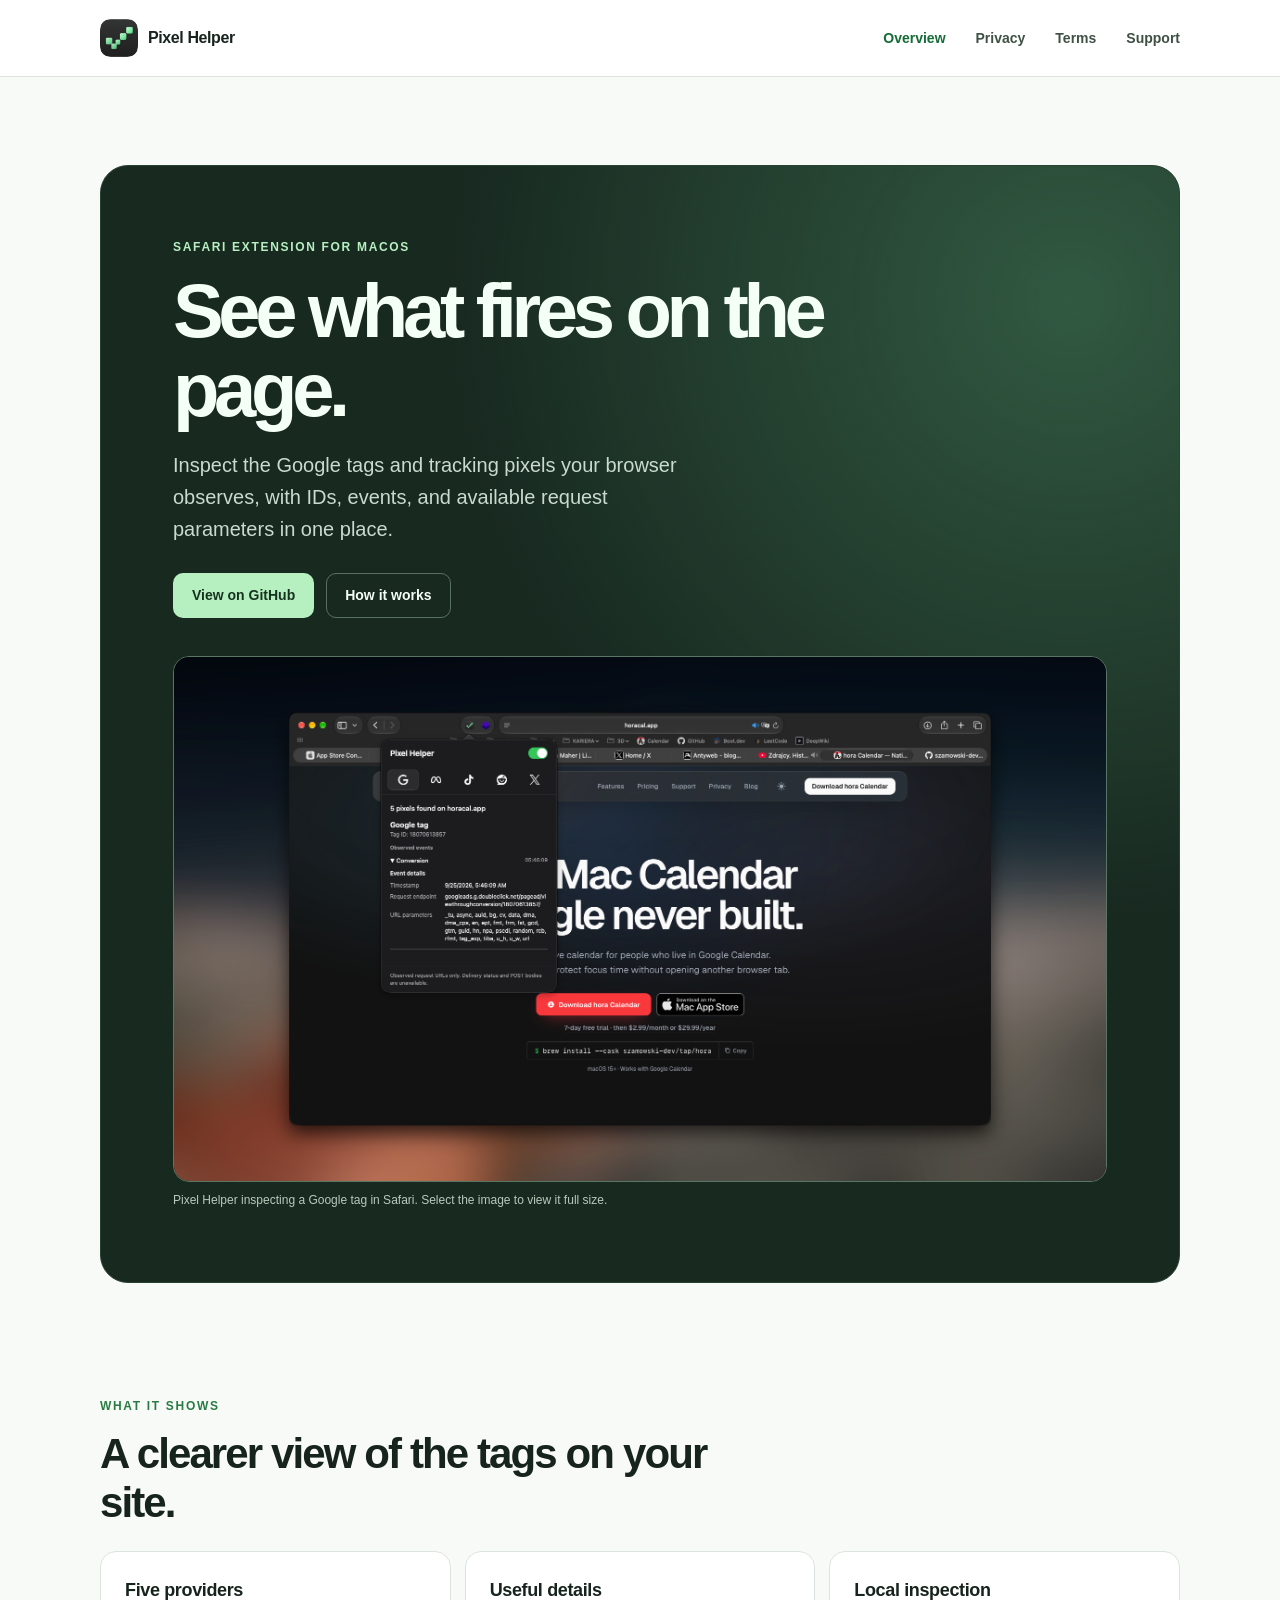
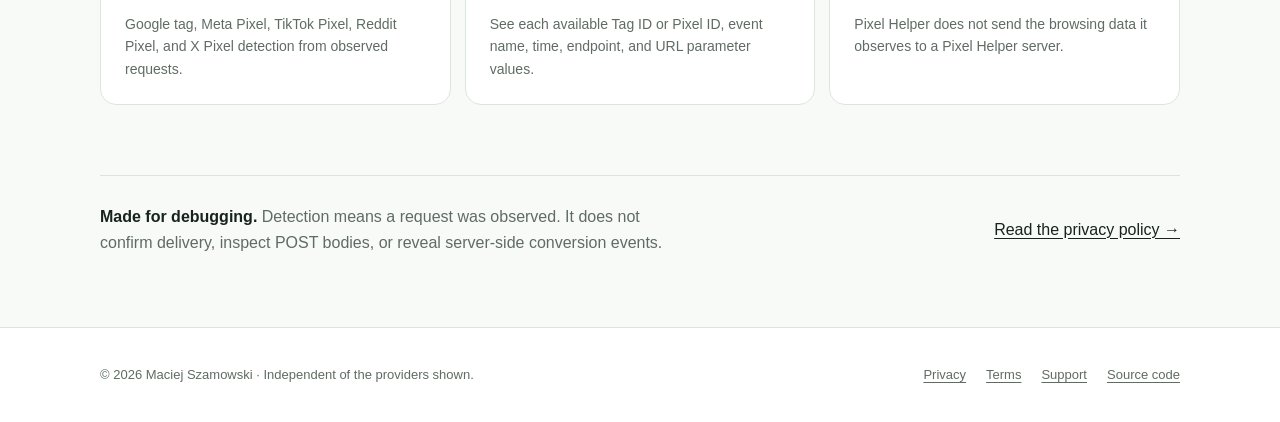
==== docs/index.html @ 7475ccb9 "Add Pixel Helper website and policies" ====
<!doctype html>
<html lang="en">
<head>
  <meta charset="utf-8">
  <meta name="viewport" content="width=device-width, initial-scale=1">
  <meta name="description" content="Pixel Helper is a Safari extension for Mac that shows Google tags and Meta, TikTok, Reddit, and X pixels observed on the current page.">
  <title>Pixel Helper for Safari</title>
  <link rel="icon" href="icon.png" type="image/png">
  <link rel="stylesheet" href="styles.css">
</head>
<body>
  <header class="site-header"><div class="wrap">
    <a class="brand" href="./" aria-label="Pixel Helper home"><img src="icon.png" alt="">Pixel Helper</a>
    <nav class="site-nav" aria-label="Main navigation"><a href="./" aria-current="page">Overview</a><a href="privacy.html">Privacy</a><a href="terms.html">Terms</a><a href="support.html">Support</a></nav>
  </div></header>
  <main>
    <section class="hero wrap"><div class="hero-panel">
      <div>
        <p class="eyebrow">Safari extension for macOS</p>
        <h1>See what fires on the page.</h1>
        <p>Inspect the Google tags and tracking pixels your browser observes, with IDs, events, and available request parameters in one place.</p>
        <div class="actions"><a class="button" href="https://github.com/szamowski-dev/pixel-helper">View on GitHub</a><a class="button secondary" href="support.html">How it works</a></div>
      </div>
      <figure class="product-shot"><a href="pixel-helper-safari.png" aria-label="Open full-size Pixel Helper screenshot"><img src="pixel-helper-safari.png" width="2010" height="1131" alt="Pixel Helper in Safari showing a Google tag, its Tag ID, and conversion request details on horacal.app"></a><figcaption>Pixel Helper inspecting a Google tag in Safari. Select the image to view it full size.</figcaption></figure>
    </div></section>
    <section class="section wrap" aria-labelledby="features-title">
      <p class="eyebrow">What it shows</p><h2 class="section-heading" id="features-title">A clearer view of the tags on your site.</h2>
      <div class="cards">
        <div class="card"><h3>Five providers</h3><p>Google tag, Meta Pixel, TikTok Pixel, Reddit Pixel, and X Pixel detection from observed requests.</p></div>
        <div class="card"><h3>Useful details</h3><p>See each available Tag ID or Pixel ID, event name, time, endpoint, and URL parameter values.</p></div>
        <div class="card"><h3>Local inspection</h3><p>Pixel Helper does not send the browsing data it observes to a Pixel Helper server.</p></div>
      </div>
    </section>
    <section class="wrap strip"><p><strong>Made for debugging.</strong> Detection means a request was observed. It does not confirm delivery, inspect POST bodies, or reveal server-side conversion events.</p><a href="privacy.html">Read the privacy policy →</a></section>
  </main>
  <footer class="site-footer"><div class="wrap"><span>© 2026 Maciej Szamowski · Independent of the providers shown.</span><nav class="footer-links" aria-label="Footer"><a href="privacy.html">Privacy</a><a href="terms.html">Terms</a><a href="support.html">Support</a><a href="https://github.com/szamowski-dev/pixel-helper">Source code</a></nav></div></footer>
</body>
</html>
---- docs/styles.css ----
:root {
  color-scheme: light;
  --ink: #17231d;
  --muted: #5f6c63;
  --line: #dce5dc;
  --paper: #f8faf7;
  --mint: #b6f0c1;
  font: 16px/1.6 -apple-system, BlinkMacSystemFont, "Segoe UI", sans-serif;
}

* { box-sizing: border-box; }
html { scroll-behavior: smooth; }
body { margin: 0; background: var(--paper); color: var(--ink); }
a { color: inherit; text-underline-offset: 3px; }
a:focus-visible { outline: 3px solid #39975d; outline-offset: 4px; border-radius: 3px; }
.wrap { width: min(1080px, calc(100% - 40px)); margin-inline: auto; }
.site-header { border-bottom: 1px solid var(--line); background: #fff; }
.site-header .wrap { display: flex; align-items: center; justify-content: space-between; gap: 24px; min-height: 76px; }
.brand { display: inline-flex; align-items: center; gap: 10px; color: var(--ink); font-weight: 750; letter-spacing: -.025em; text-decoration: none; white-space: nowrap; }
.brand img { width: 38px; height: 38px; border-radius: 10px; }
.site-nav { display: flex; gap: clamp(14px, 3vw, 30px); align-items: center; flex-wrap: wrap; }
.site-nav a { color: #3f5145; font-size: 14px; font-weight: 600; text-decoration: none; }
.site-nav a:hover, .site-nav a[aria-current="page"] { color: #156c37; }
.hero { padding-block: clamp(44px, 8vw, 88px); }
.hero-panel { overflow: hidden; border: 1px solid #294333; border-radius: 28px; background: radial-gradient(circle at 90% 12%, #315941, transparent 45%), #182920; color: #f4fff5; padding: clamp(30px, 6vw, 72px); }
.eyebrow { margin: 0 0 14px; color: #287b45; font-size: 12px; font-weight: 800; letter-spacing: .14em; text-transform: uppercase; }
.hero .eyebrow { color: var(--mint); }
h1, h2, h3, p { margin-top: 0; }
h1 { max-width: 680px; margin-bottom: 20px; font-size: clamp(44px, 7vw, 76px); font-weight: 760; letter-spacing: -.07em; line-height: 1.04; }
.hero p:not(.eyebrow) { max-width: 525px; color: #c9dbce; font-size: clamp(17px, 2vw, 20px); }
.actions { display: flex; flex-wrap: wrap; gap: 12px; margin-top: 28px; }
.button { display: inline-flex; align-items: center; justify-content: center; min-height: 44px; border: 1px solid transparent; border-radius: 10px; padding: 10px 18px; background: var(--mint); color: #17321f; font-size: 14px; font-weight: 750; text-decoration: none; }
.button:hover { background: #d2fbd9; }
.button.secondary { border-color: #587161; background: transparent; color: #f4fff5; }
.button.secondary:hover { background: #2d4635; }
.product-shot { margin: 38px 0 0; }
.product-shot a { display: block; border: 1px solid #5b7564; border-radius: 16px; overflow: hidden; }
.product-shot img { display: block; width: 100%; height: auto; }
.product-shot figcaption { margin-top: 9px; color: #b8cabb; font-size: 12px; }
.section { padding-block: 26px 70px; }
.section-heading { max-width: 680px; margin-bottom: 24px; font-size: clamp(28px, 4vw, 42px); letter-spacing: -.045em; line-height: 1.15; }
.cards { display: grid; grid-template-columns: repeat(3, 1fr); gap: 14px; }
.card { border: 1px solid var(--line); border-radius: 16px; background: #fff; padding: 24px; }
.card h3 { margin-bottom: 8px; font-size: 18px; letter-spacing: -.02em; }
.card p { margin-bottom: 0; color: var(--muted); font-size: 14px; }
.strip { display: flex; align-items: center; justify-content: space-between; gap: 28px; border-top: 1px solid var(--line); padding-block: 28px 72px; }
.strip p { max-width: 590px; margin: 0; color: var(--muted); }
.strip strong { color: var(--ink); }
.document { max-width: 760px; margin: 0 auto; padding: 58px 0 96px; }
.document h1 { margin-bottom: 12px; font-size: clamp(40px, 6vw, 58px); }
.document .lead { color: var(--muted); font-size: 18px; }
.document .updated { color: var(--muted); font-size: 13px; }
.document section { border-top: 1px solid var(--line); margin-top: 30px; padding-top: 26px; }
.document h2 { margin-bottom: 12px; font-size: 23px; letter-spacing: -.03em; }
.document p, .document li { color: #36483b; }
.document ul, .document ol { padding-left: 22px; }
.document li + li { margin-top: 8px; }
.callout { border-left: 4px solid #64bd7a; border-radius: 0 8px 8px 0; background: #ebf6ed; padding: 14px 18px; }
.site-footer { border-top: 1px solid var(--line); background: #fff; }
.site-footer .wrap { display: flex; align-items: center; justify-content: space-between; flex-wrap: wrap; gap: 12px 24px; min-height: 94px; padding-block: 20px; color: var(--muted); font-size: 13px; }
.footer-links { display: flex; flex-wrap: wrap; gap: 10px 20px; }
@media (max-width: 760px) {
  .cards { grid-template-columns: 1fr; }
  .strip { align-items: flex-start; flex-direction: column; }
}
@media (max-width: 520px) {
  .site-header .wrap { align-items: flex-start; flex-direction: column; justify-content: center; gap: 8px; padding-block: 12px; }
  .site-nav { gap: 8px 16px; }
  .document { padding-top: 40px; }
}
@media (prefers-reduced-motion: reduce) { html { scroll-behavior: auto; } }
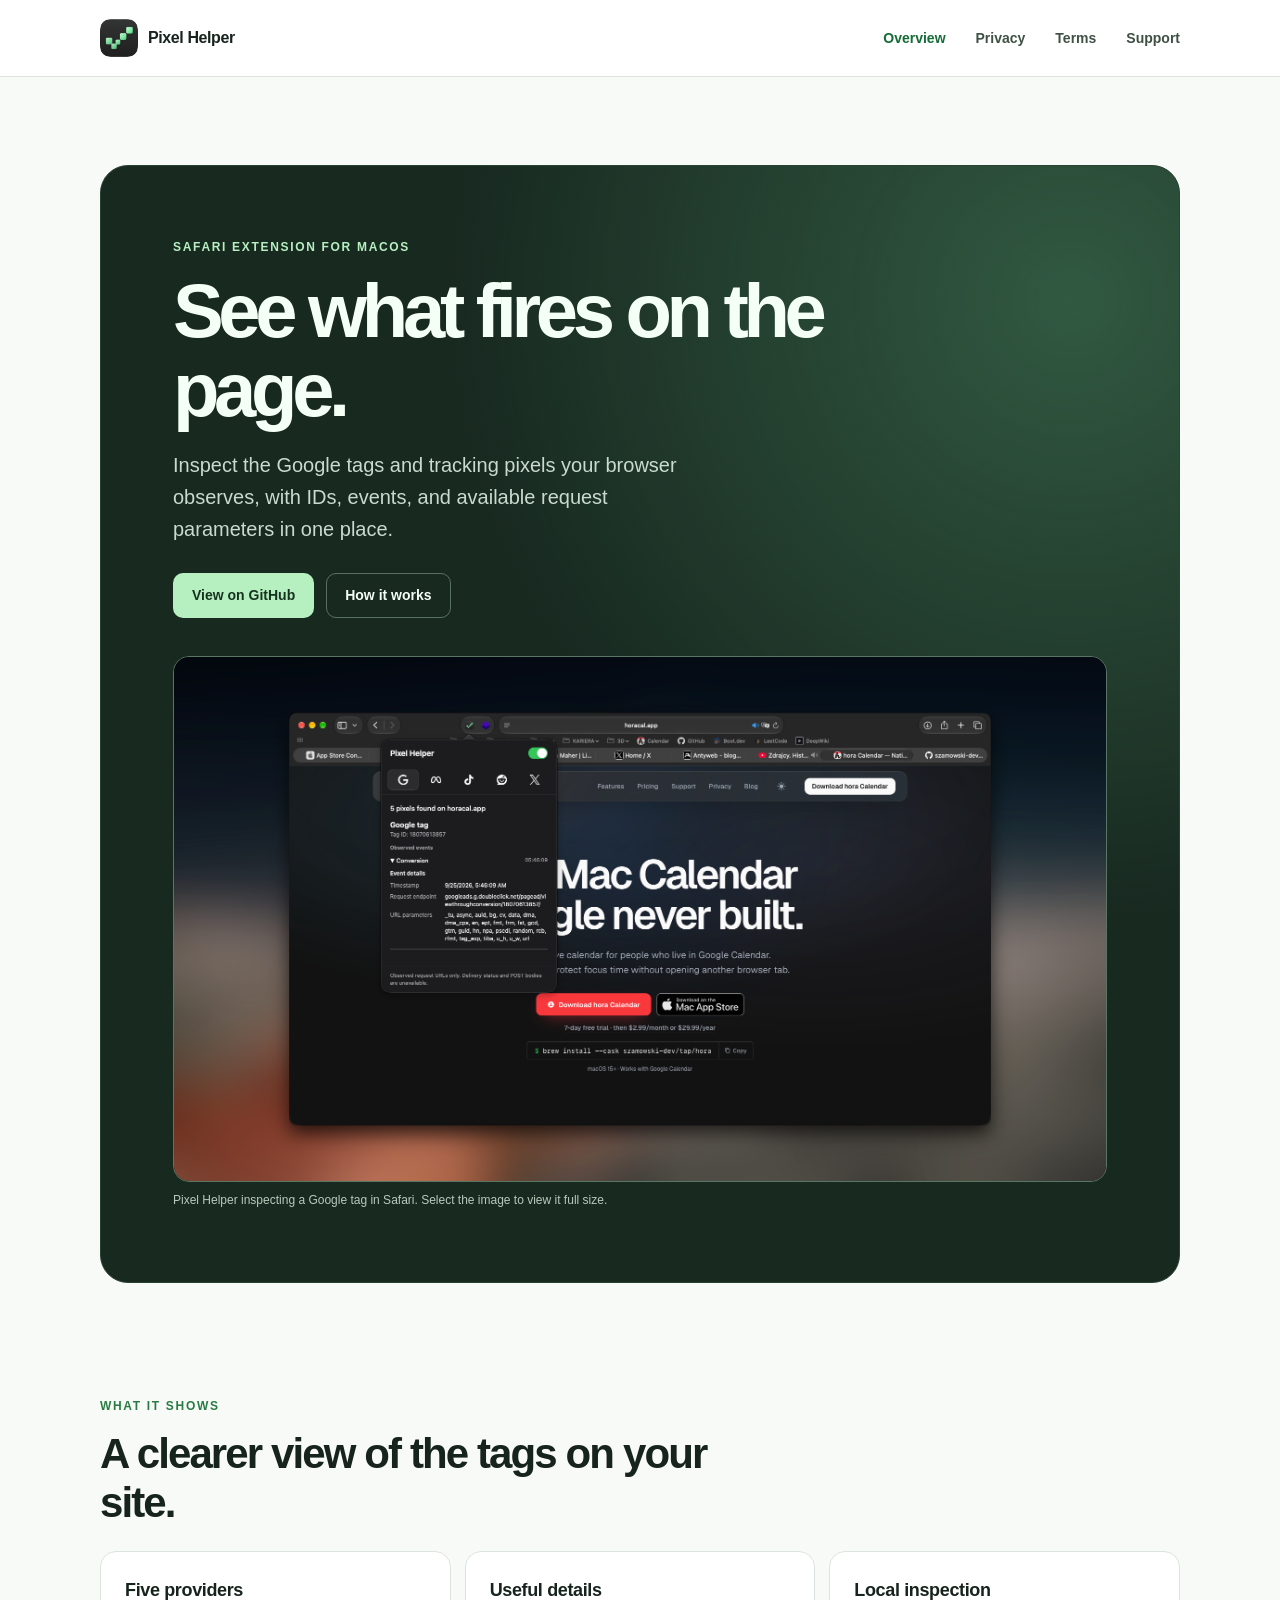
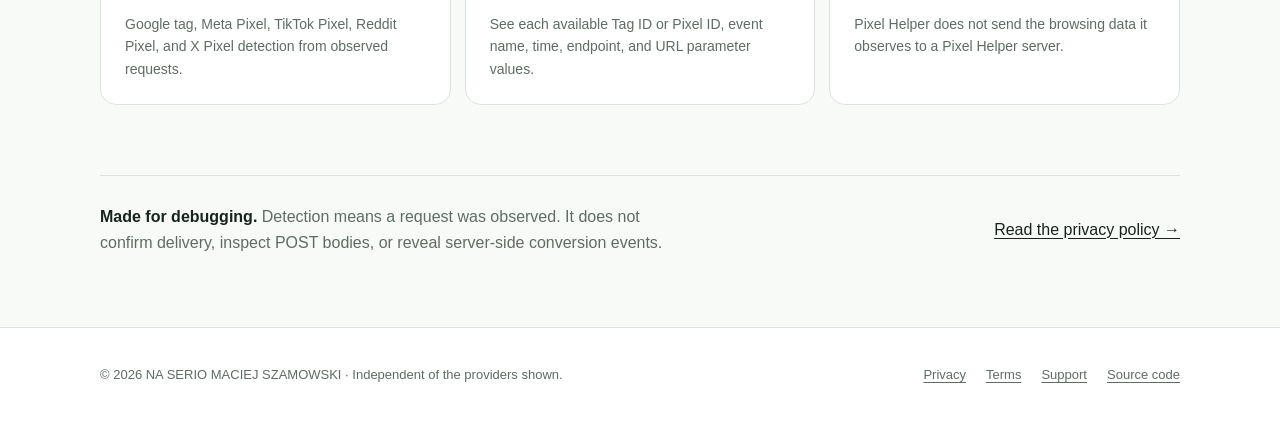
==== commit f9a961f1: "Update footer branding and favicon" ====
--- a/docs/index.html
+++ b/docs/index.html
@@ -5,7 +5,8 @@
   <meta name="viewport" content="width=device-width, initial-scale=1">
   <meta name="description" content="Pixel Helper is a Safari extension for Mac that shows Google tags and Meta, TikTok, Reddit, and X pixels observed on the current page.">
   <title>Pixel Helper for Safari</title>
-  <link rel="icon" href="icon.png" type="image/png">
+  <link rel="icon" href="favicon-32.png" type="image/png" sizes="32x32">
+  <link rel="icon" href="icon.png" type="image/png" sizes="128x128">
   <link rel="stylesheet" href="styles.css">
 </head>
 <body>
@@ -33,6 +34,6 @@
     </section>
     <section class="wrap strip"><p><strong>Made for debugging.</strong> Detection means a request was observed. It does not confirm delivery, inspect POST bodies, or reveal server-side conversion events.</p><a href="privacy.html">Read the privacy policy →</a></section>
   </main>
-  <footer class="site-footer"><div class="wrap"><span>© 2026 Maciej Szamowski · Independent of the providers shown.</span><nav class="footer-links" aria-label="Footer"><a href="privacy.html">Privacy</a><a href="terms.html">Terms</a><a href="support.html">Support</a><a href="https://github.com/szamowski-dev/pixel-helper">Source code</a></nav></div></footer>
+  <footer class="site-footer"><div class="wrap"><span>© 2026 NA SERIO MACIEJ SZAMOWSKI · Independent of the providers shown.</span><nav class="footer-links" aria-label="Footer"><a href="privacy.html">Privacy</a><a href="terms.html">Terms</a><a href="support.html">Support</a><a href="https://github.com/szamowski-dev/pixel-helper">Source code</a></nav></div></footer>
 </body>
 </html>
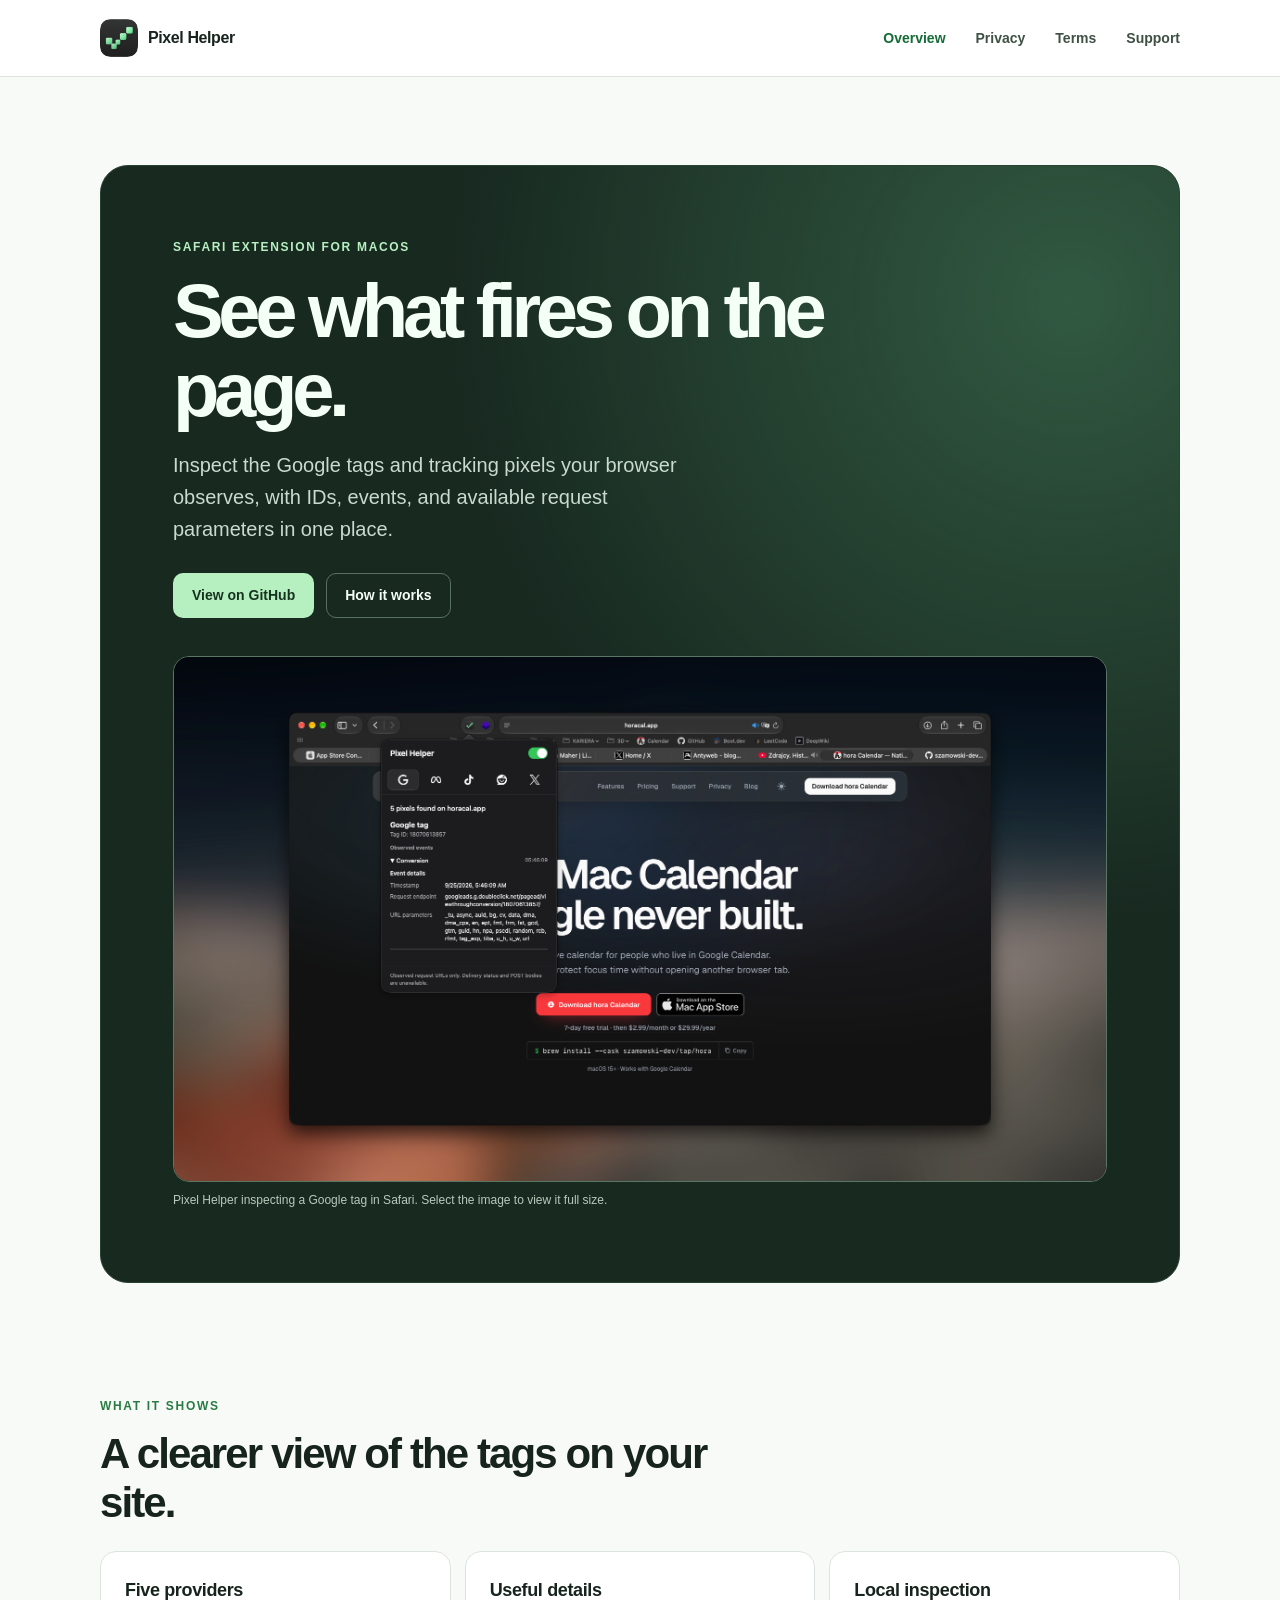
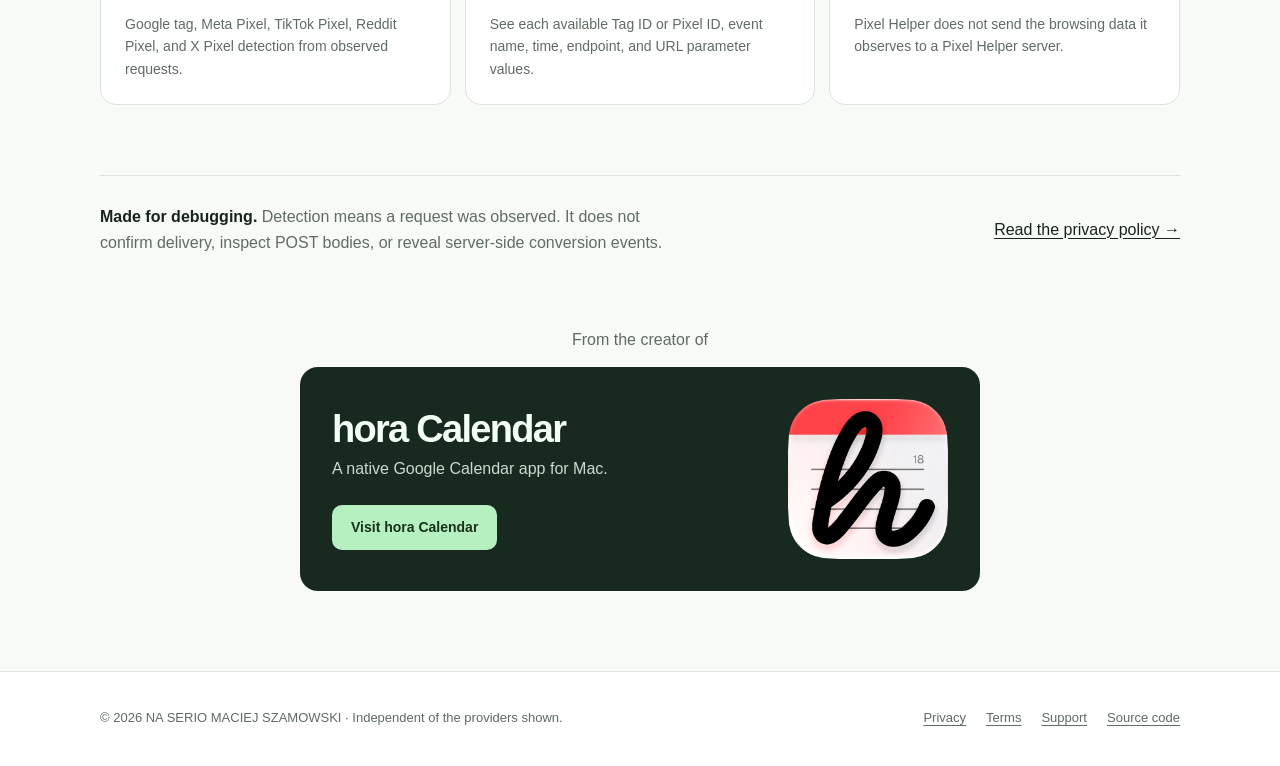
==== commit f9d78f76: "Add hora Calendar creator card to Pixel Helper site" ====
--- a/docs/index.html
+++ b/docs/index.html
@@ -33,6 +33,17 @@
       </div>
     </section>
     <section class="wrap strip"><p><strong>Made for debugging.</strong> Detection means a request was observed. It does not confirm delivery, inspect POST bodies, or reveal server-side conversion events.</p><a href="privacy.html">Read the privacy policy →</a></section>
+    <section class="creator-section wrap" aria-labelledby="creator-title">
+      <p>From the creator of</p>
+      <div class="creator-card">
+        <div>
+          <h2 id="creator-title">hora Calendar</h2>
+          <p>A native Google Calendar app for Mac.</p>
+          <a class="button" href="https://horacal.app/">Visit hora Calendar</a>
+        </div>
+        <img src="hora-icon.png" width="512" height="512" alt="" loading="lazy">
+      </div>
+    </section>
   </main>
   <footer class="site-footer"><div class="wrap"><span>© 2026 NA SERIO MACIEJ SZAMOWSKI · Independent of the providers shown.</span><nav class="footer-links" aria-label="Footer"><a href="privacy.html">Privacy</a><a href="terms.html">Terms</a><a href="support.html">Support</a><a href="https://github.com/szamowski-dev/pixel-helper">Source code</a></nav></div></footer>
 </body>
--- a/docs/styles.css
+++ b/docs/styles.css
@@ -46,6 +46,12 @@
 .strip { display: flex; align-items: center; justify-content: space-between; gap: 28px; border-top: 1px solid var(--line); padding-block: 28px 72px; }
 .strip p { max-width: 590px; margin: 0; color: var(--muted); }
 .strip strong { color: var(--ink); }
+.creator-section { padding-bottom: 80px; text-align: center; }
+.creator-section > p { margin-bottom: 14px; color: var(--muted); }
+.creator-card { display: flex; align-items: center; justify-content: space-between; gap: 24px; max-width: 680px; margin-inline: auto; border-radius: 18px; background: #182920; padding: 32px; color: #f4fff5; text-align: left; }
+.creator-card h2 { margin-bottom: 4px; font-size: clamp(28px, 4vw, 38px); letter-spacing: -.045em; line-height: 1.15; }
+.creator-card p { margin-bottom: 24px; color: #c9dbce; }
+.creator-card img { width: clamp(96px, 22vw, 160px); height: auto; flex: none; border-radius: 24%; }
 .document { max-width: 760px; margin: 0 auto; padding: 58px 0 96px; }
 .document h1 { margin-bottom: 12px; font-size: clamp(40px, 6vw, 58px); }
 .document .lead { color: var(--muted); font-size: 18px; }
@@ -66,6 +72,8 @@
 @media (max-width: 520px) {
   .site-header .wrap { align-items: flex-start; flex-direction: column; justify-content: center; gap: 8px; padding-block: 12px; }
   .site-nav { gap: 8px 16px; }
+  .creator-card { align-items: flex-start; flex-direction: column-reverse; padding: 24px; }
+  .creator-card img { width: 80px; }
   .document { padding-top: 40px; }
 }
 @media (prefers-reduced-motion: reduce) { html { scroll-behavior: auto; } }
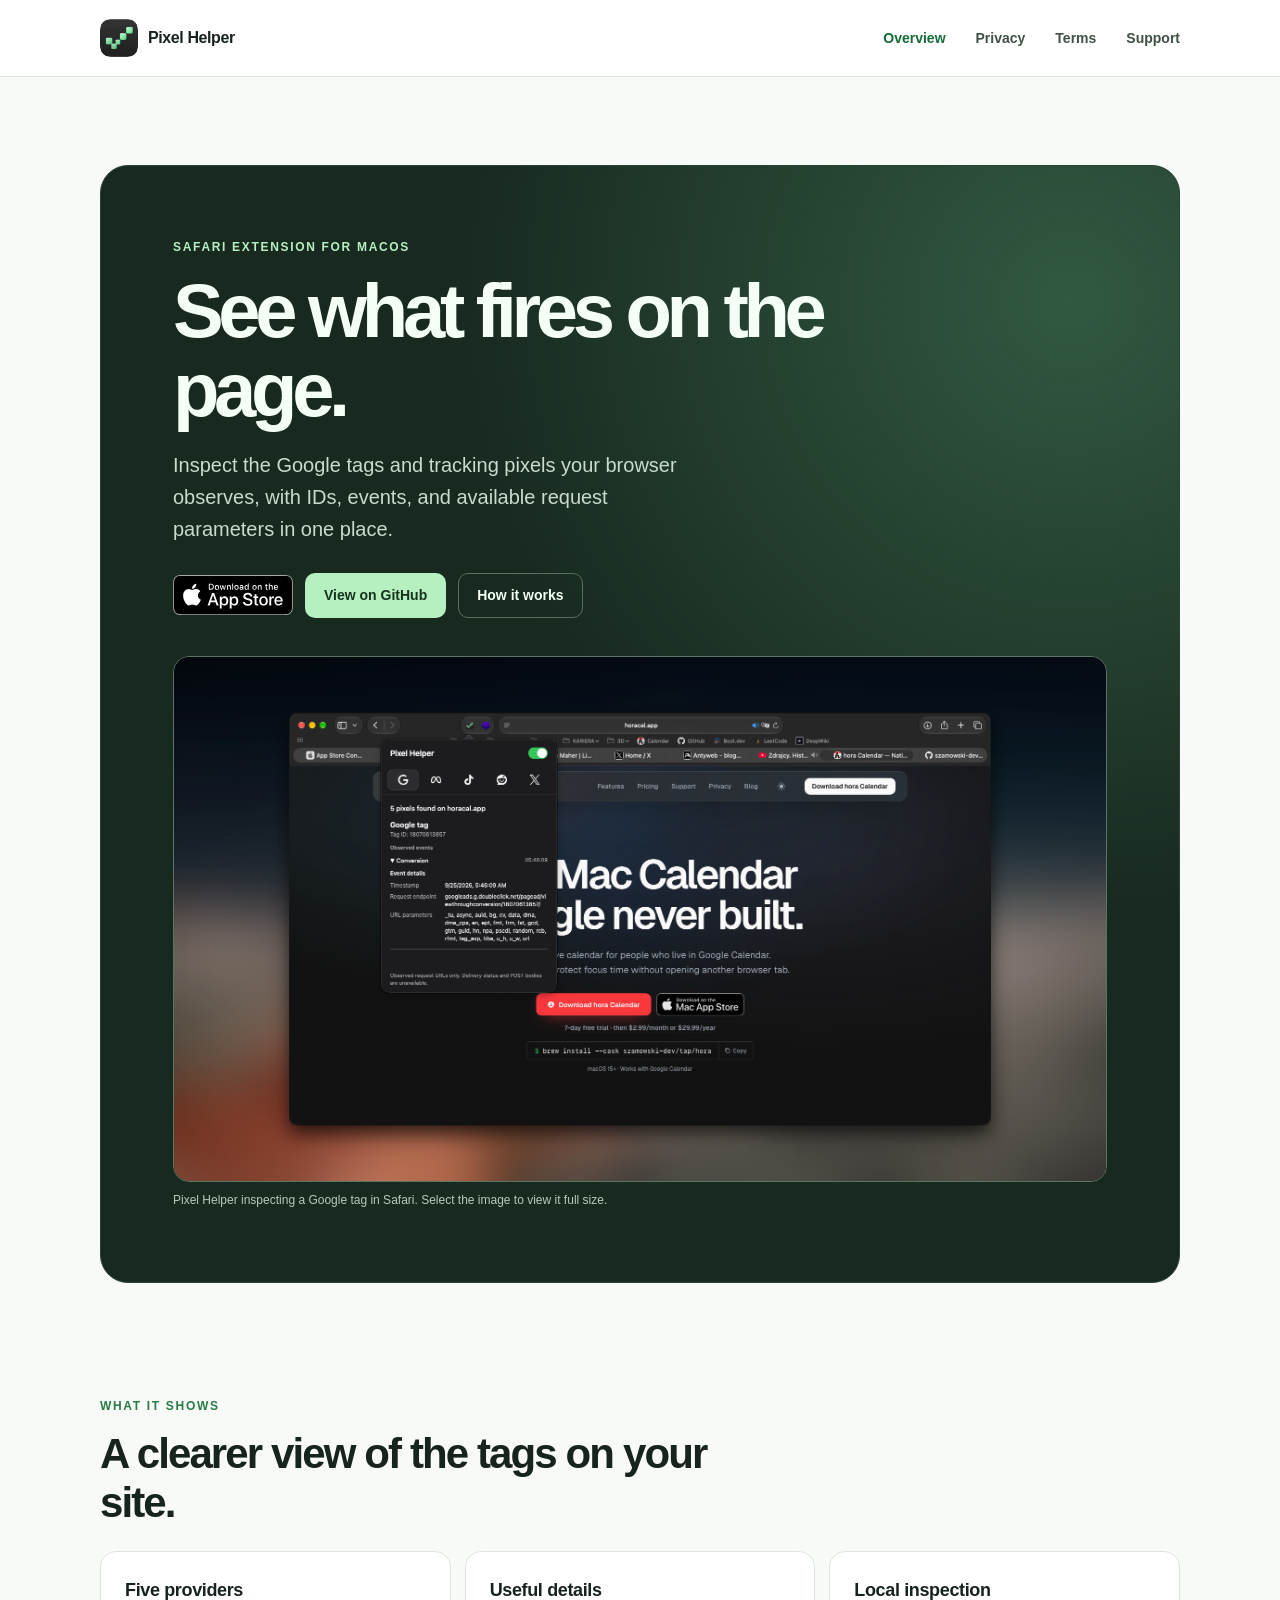
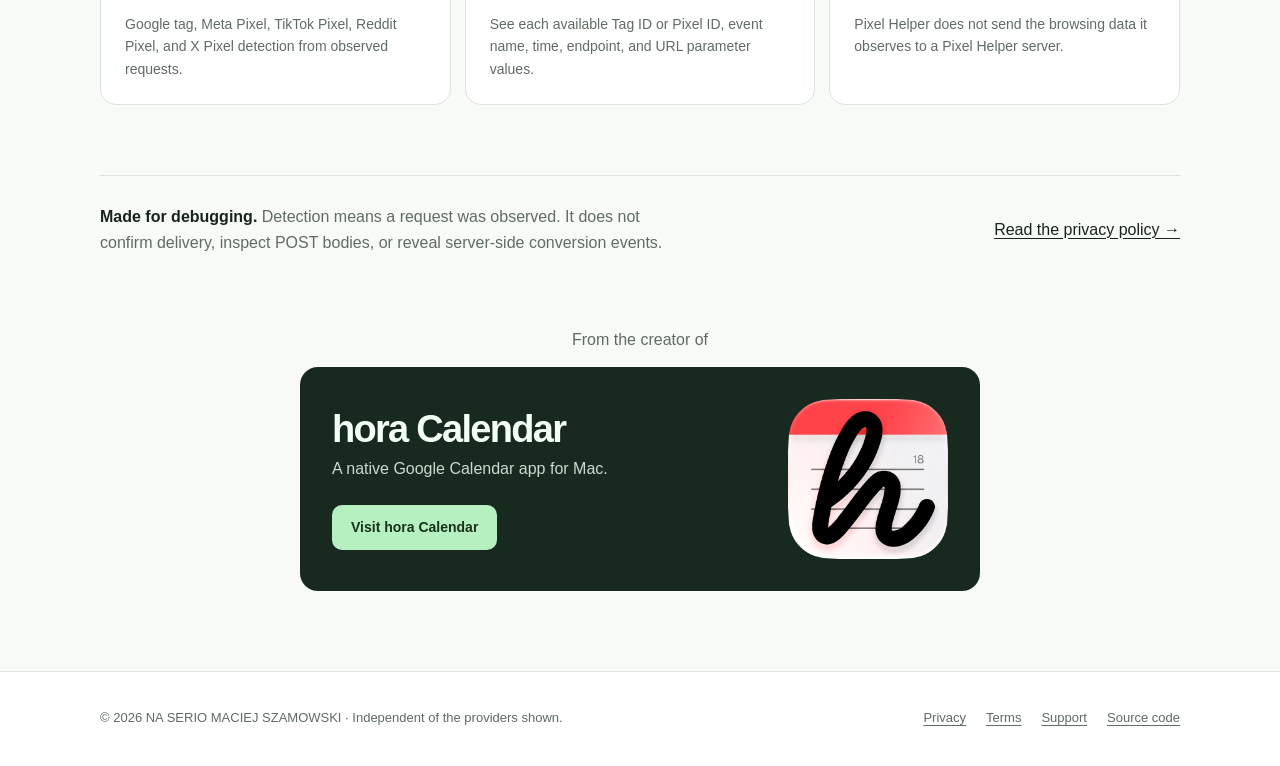
==== commit c7003867: "docs: add App Store download links" ====
--- a/docs/index.html
+++ b/docs/index.html
@@ -20,7 +20,7 @@
         <p class="eyebrow">Safari extension for macOS</p>
         <h1>See what fires on the page.</h1>
         <p>Inspect the Google tags and tracking pixels your browser observes, with IDs, events, and available request parameters in one place.</p>
-        <div class="actions"><a class="button" href="https://github.com/szamowski-dev/pixel-helper">View on GitHub</a><a class="button secondary" href="support.html">How it works</a></div>
+        <div class="actions"><a class="app-store-badge" href="https://apps.apple.com/app/apple-store/id6815964698?pt=128724444&amp;ct=website&amp;mt=8"><img src="app-store-badge.svg" width="120" height="40" alt="Download on the App Store"></a><a class="button" href="https://github.com/szamowski-dev/pixel-helper">View on GitHub</a><a class="button secondary" href="support.html">How it works</a></div>
       </div>
       <figure class="product-shot"><a href="pixel-helper-safari.png" aria-label="Open full-size Pixel Helper screenshot"><img src="pixel-helper-safari.png" width="2010" height="1131" alt="Pixel Helper in Safari showing a Google tag, its Tag ID, and conversion request details on horacal.app"></a><figcaption>Pixel Helper inspecting a Google tag in Safari. Select the image to view it full size.</figcaption></figure>
     </div></section>
--- a/docs/styles.css
+++ b/docs/styles.css
@@ -28,7 +28,9 @@
 h1, h2, h3, p { margin-top: 0; }
 h1 { max-width: 680px; margin-bottom: 20px; font-size: clamp(44px, 7vw, 76px); font-weight: 760; letter-spacing: -.07em; line-height: 1.04; }
 .hero p:not(.eyebrow) { max-width: 525px; color: #c9dbce; font-size: clamp(17px, 2vw, 20px); }
-.actions { display: flex; flex-wrap: wrap; gap: 12px; margin-top: 28px; }
+.actions { display: flex; flex-wrap: wrap; align-items: center; gap: 12px; margin-top: 28px; }
+.app-store-badge { display: inline-flex; }
+.app-store-badge img { display: block; }
 .button { display: inline-flex; align-items: center; justify-content: center; min-height: 44px; border: 1px solid transparent; border-radius: 10px; padding: 10px 18px; background: var(--mint); color: #17321f; font-size: 14px; font-weight: 750; text-decoration: none; }
 .button:hover { background: #d2fbd9; }
 .button.secondary { border-color: #587161; background: transparent; color: #f4fff5; }
